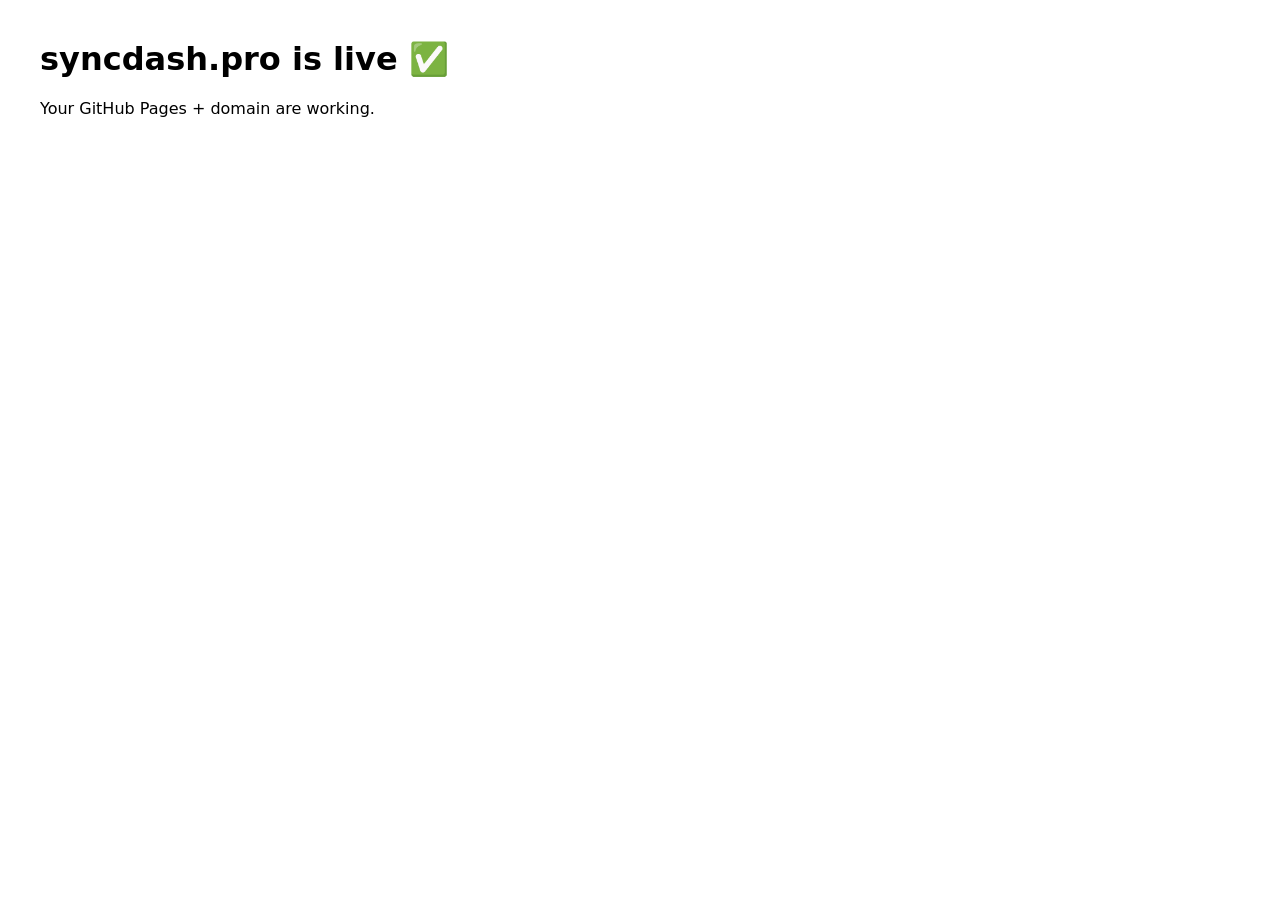
==== index.html @ 7479647c "Rename index.com to index.html" ====
<!doctype html>
<html>
  <head>
    <meta charset="utf-8" />
    <meta name="viewport" content="width=device-width, initial-scale=1" />
    <title>syncdash.pro</title>
  </head>
  <body style="font-family:system-ui;margin:40px;max-width:800px">
    <h1>syncdash.pro is live ✅</h1>
    <p>Your GitHub Pages + domain are working.</p>
  </body>
</html>
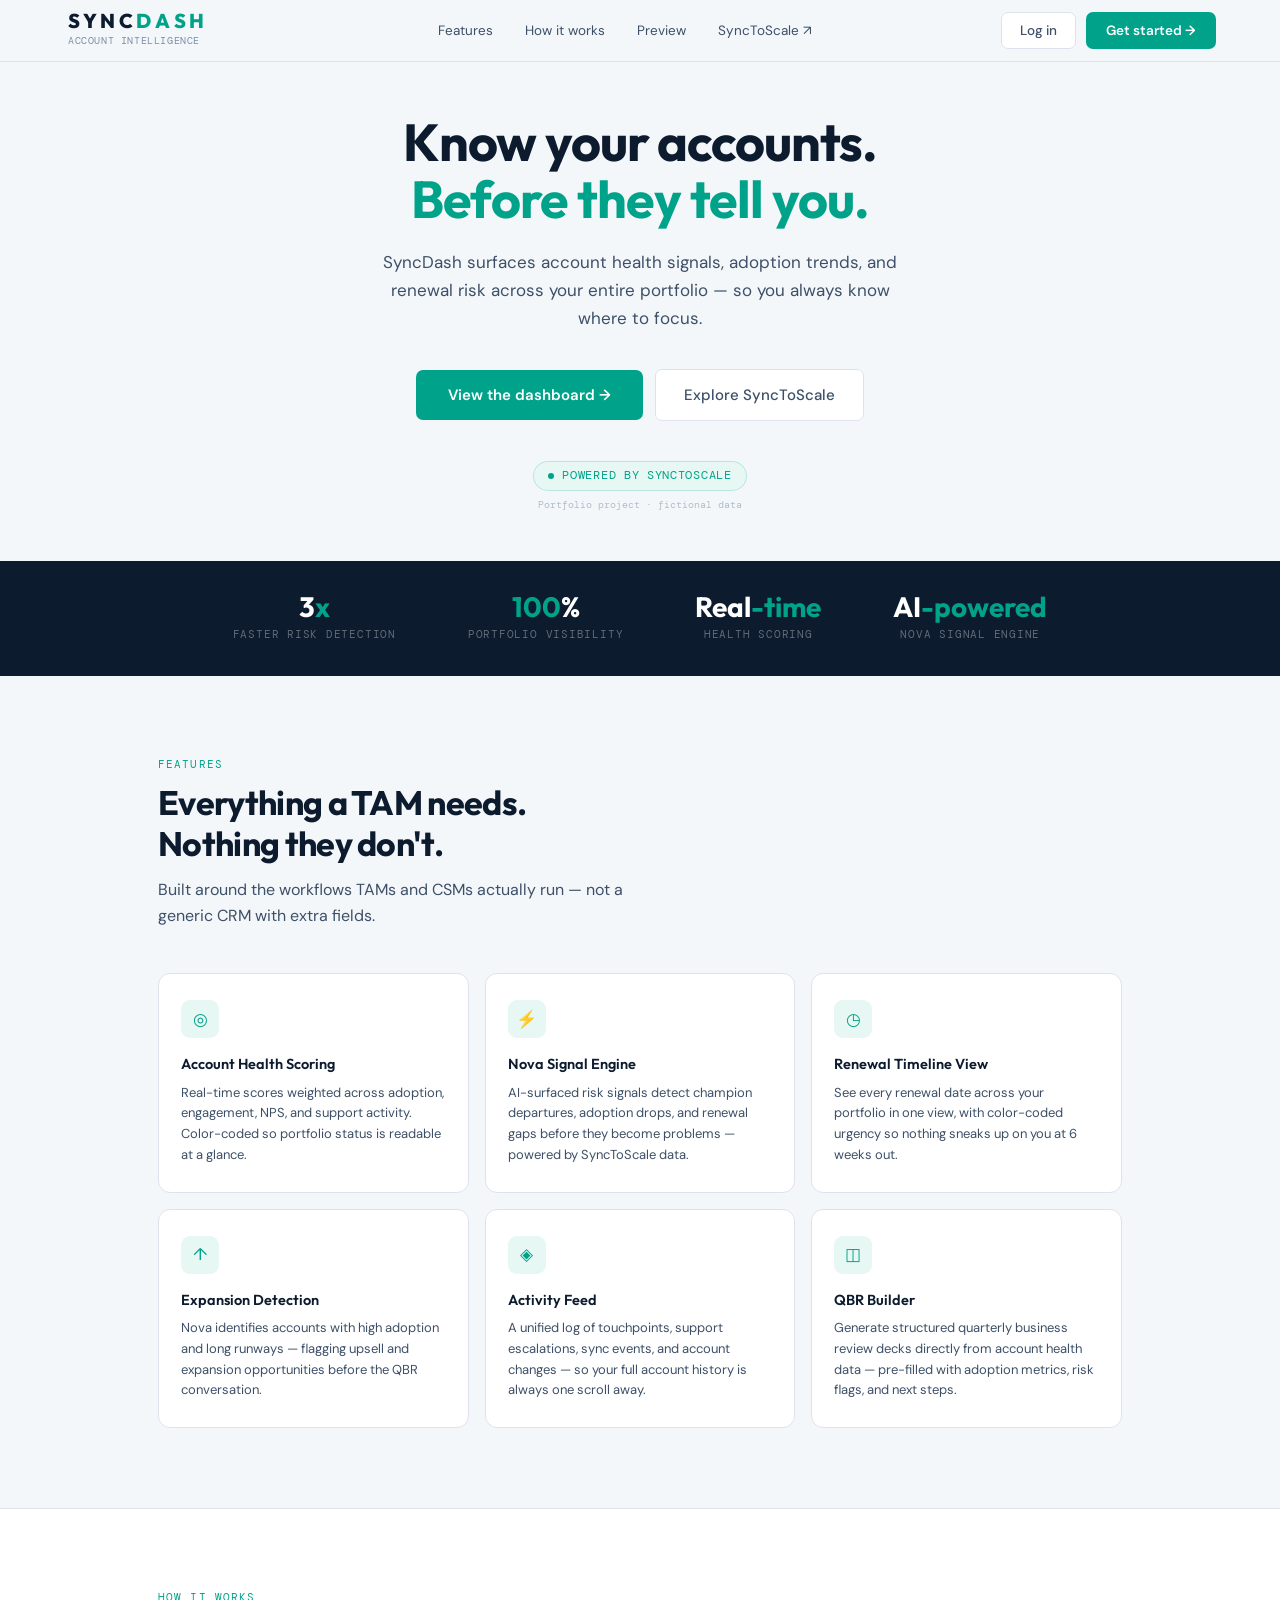
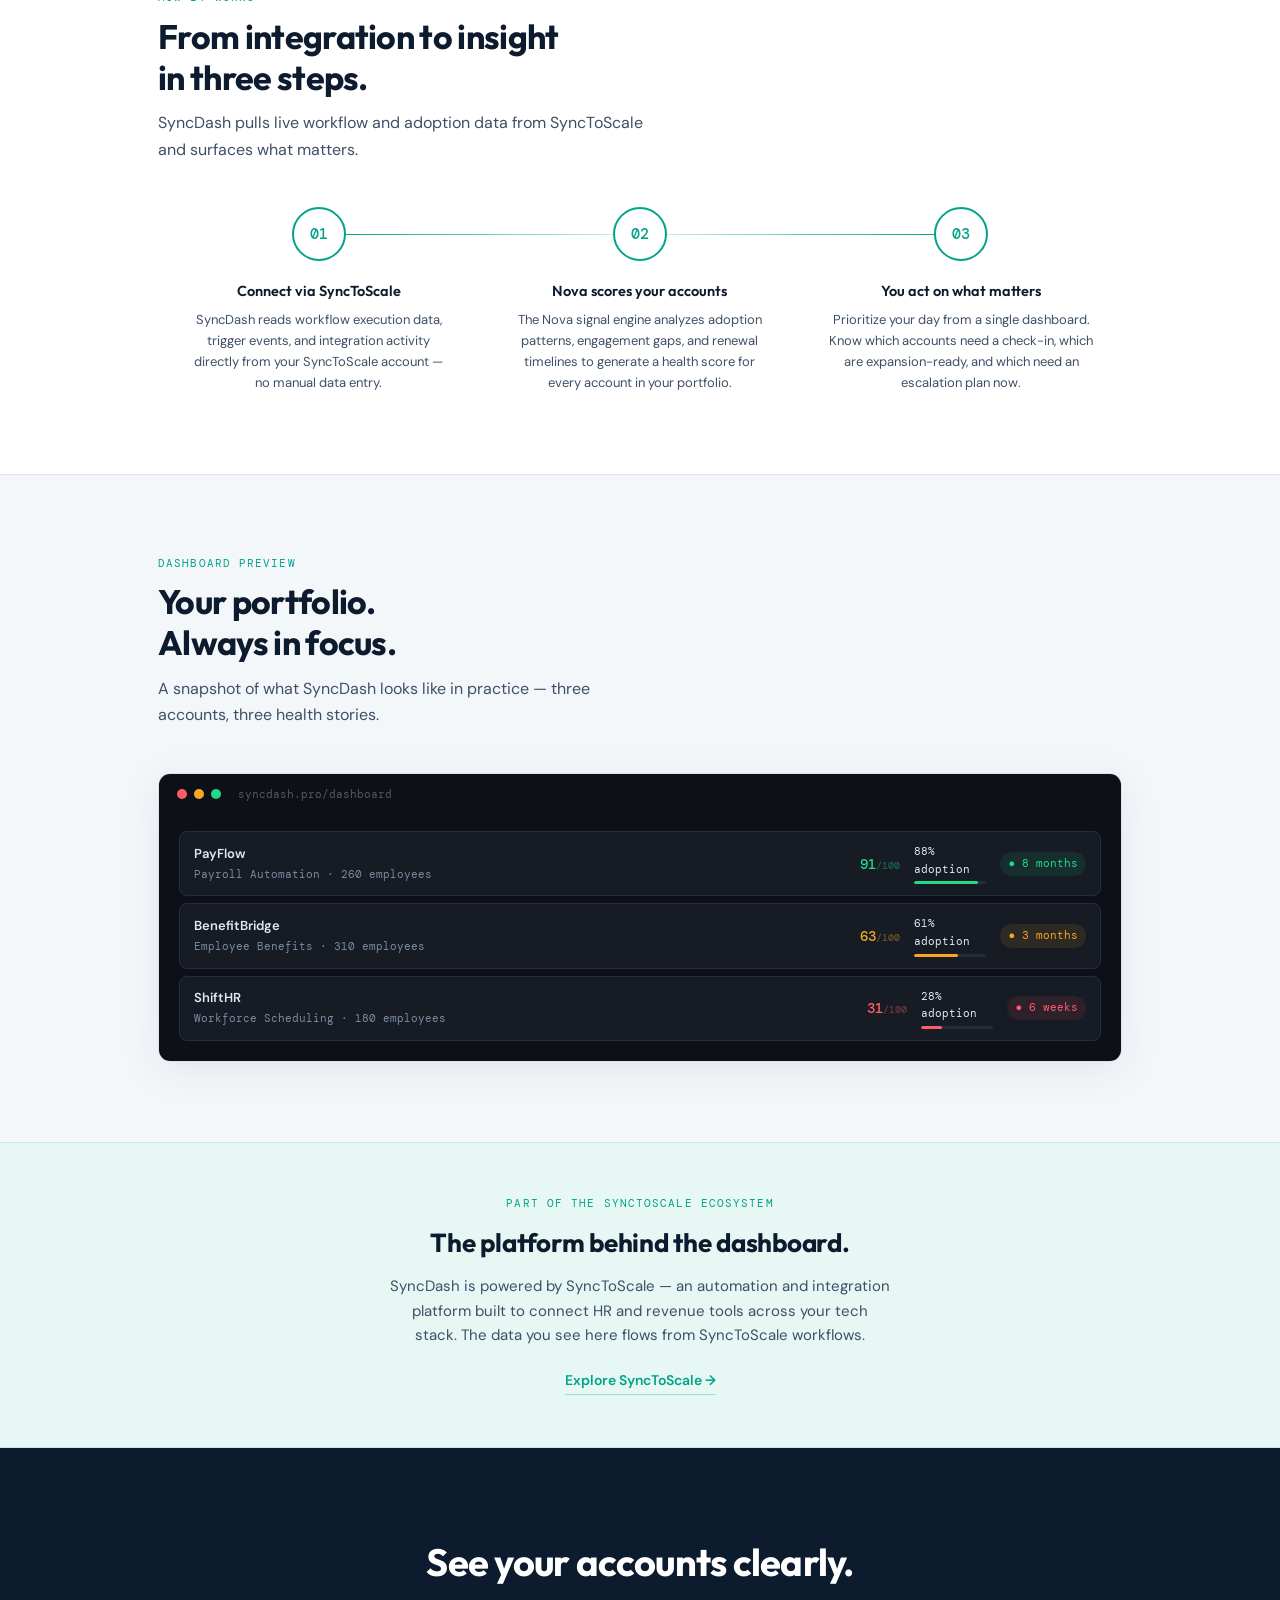
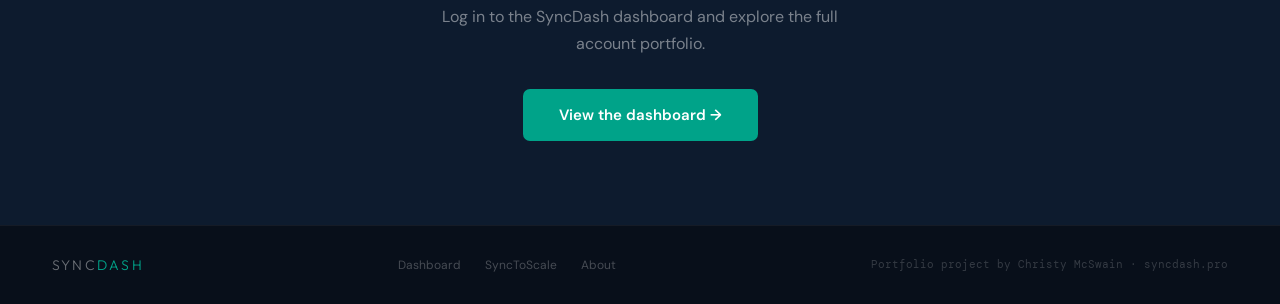
==== commit 085b4ecd: "Rename landing.html to index.html" ====
--- a/index.html
+++ b/index.html
@@ -1,12 +1,821 @@
-<!doctype html>
-<html>
-  <head>
-    <meta charset="utf-8" />
-    <meta name="viewport" content="width=device-width, initial-scale=1" />
-    <title>syncdash.pro</title>
-  </head>
-  <body style="font-family:system-ui;margin:40px;max-width:800px">
-    <h1>syncdash.pro is live ✅</h1>
-    <p>Your GitHub Pages + domain are working.</p>
-  </body>
+<!DOCTYPE html>
+<html lang="en">
+<head>
+  <meta charset="UTF-8"/>
+  <meta name="viewport" content="width=device-width, initial-scale=1.0"/>
+  <title>SyncDash — Account Intelligence for TAMs</title>
+  <link href="https://fonts.googleapis.com/css2?family=DM+Mono:wght@400;500&family=DM+Sans:wght@300;400;500;600&family=Outfit:wght@300;400;600;700;800&display=swap" rel="stylesheet"/>
+  <style>
+    *, *::before, *::after { box-sizing: border-box; margin: 0; padding: 0; }
+
+    :root {
+      --bg:          #f4f7fa;
+      --white:       #ffffff;
+      --border:      #dde3ed;
+      --dark:        #0d1b2e;
+      --mid:         #3d5068;
+      --muted:       #7a8fa8;
+      --faint:       #b0bece;
+      --teal:        #00a389;
+      --teal-light:  #e6f7f4;
+      --navy:        #0d1b2e;
+      --radius:      12px;
+      --radius-sm:   7px;
+    }
+
+    html { scroll-behavior: smooth; }
+
+    body {
+      font-family: 'DM Sans', sans-serif;
+      background: var(--bg);
+      color: var(--dark);
+      font-size: 15px;
+      line-height: 1.6;
+    }
+
+    /* ── NAV ──────────────────────────────────── */
+    nav {
+      position: sticky;
+      top: 0;
+      background: rgba(244,247,250,0.94);
+      backdrop-filter: blur(14px);
+      border-bottom: 1px solid var(--border);
+      z-index: 100;
+      padding: 0 64px 0 68px;
+      height: 62px;
+      display: flex;
+      align-items: center;
+      justify-content: space-between;
+    }
+
+    .nav-logo {
+      text-decoration: none;
+      display: flex;
+      flex-direction: column;
+      margin-right: 40px;
+      line-height: 1;
+    }
+
+    .nav-logo-wordmark {
+      font-family: 'Outfit', sans-serif;
+      font-weight: 800;
+      font-size: 20px;
+      letter-spacing: 0.18em;
+      text-transform: uppercase;
+      color: var(--teal);
+      white-space: nowrap;
+    }
+
+    .nav-logo-wordmark .sync { color: var(--dark) !important; }
+
+    .nav-logo-sub {
+      font-size: 10px;
+      font-family: 'DM Mono', monospace;
+      color: var(--muted);
+      letter-spacing: 0.06em;
+      text-transform: uppercase;
+      margin-top: 5px;
+      padding-bottom: 4px;
+      font-weight: 400;
+      white-space: nowrap;
+    }
+
+    .nav-links {
+      display: flex;
+      align-items: center;
+      gap: 32px;
+    }
+
+    .nav-links a {
+      font-size: 13.5px;
+      color: var(--mid);
+      text-decoration: none;
+      transition: color 0.15s;
+    }
+
+    .nav-links a:hover { color: var(--dark); }
+
+    .nav-right {
+      display: flex;
+      align-items: center;
+      gap: 10px;
+    }
+
+    .btn-ghost {
+      font-size: 13.5px;
+      color: var(--mid);
+      text-decoration: none;
+      font-weight: 500;
+      padding: 7px 18px;
+      border-radius: var(--radius-sm);
+      border: 1px solid var(--border);
+      background: var(--white);
+      transition: all 0.15s;
+    }
+
+    .btn-ghost:hover { border-color: var(--teal); color: var(--teal); }
+
+    .btn-primary {
+      font-size: 13.5px;
+      font-weight: 600;
+      color: #fff;
+      background: var(--teal);
+      padding: 8px 20px;
+      border-radius: var(--radius-sm);
+      text-decoration: none;
+      transition: all 0.15s;
+    }
+
+    .btn-primary:hover {
+      background: #008f78;
+      transform: translateY(-1px);
+      box-shadow: 0 4px 16px rgba(0,163,137,0.25);
+    }
+
+    /* ── HERO ─────────────────────────────────── */
+    .hero {
+      max-width: 780px;
+      margin: 0 auto;
+      padding: 52px 48px 48px;
+      text-align: center;
+    }
+
+    .hero-eyebrow {
+      display: inline-flex;
+      align-items: center;
+      gap: 8px;
+      background: var(--teal-light);
+      border: 1px solid rgba(0,163,137,0.2);
+      border-radius: 20px;
+      padding: 5px 14px;
+      font-size: 11.5px;
+      color: var(--teal);
+      font-family: 'DM Mono', monospace;
+      text-transform: uppercase;
+      letter-spacing: 0.06em;
+      margin-bottom: 28px;
+    }
+
+    .hero-eyebrow::before {
+      content: '';
+      width: 6px; height: 6px;
+      border-radius: 50%;
+      background: var(--teal);
+      animation: pulse 2s infinite;
+    }
+
+    @keyframes pulse {
+      0%, 100% { opacity: 1; transform: scale(1); }
+      50% { opacity: 0.5; transform: scale(0.8); }
+    }
+
+    .hero h1 {
+      font-family: 'Outfit', sans-serif;
+      font-weight: 700;
+      font-size: clamp(34px, 5vw, 52px);
+      color: var(--dark);
+      line-height: 1.1;
+      letter-spacing: -0.02em;
+      margin-bottom: 20px;
+    }
+
+    .hero h1 em { font-style: normal; color: var(--teal); }
+
+    .hero-sub {
+      font-size: 17px;
+      color: var(--mid);
+      max-width: 520px;
+      margin: 0 auto 36px;
+      line-height: 1.65;
+    }
+
+    .hero-actions {
+      display: flex;
+      align-items: center;
+      justify-content: center;
+      gap: 12px;
+      flex-wrap: wrap;
+      margin-bottom: 16px;
+    }
+
+    .btn-hero {
+      font-size: 15px;
+      font-weight: 600;
+      color: #fff;
+      background: var(--teal);
+      padding: 13px 32px;
+      border-radius: var(--radius-sm);
+      text-decoration: none;
+      transition: all 0.15s;
+      display: inline-flex;
+      align-items: center;
+      gap: 8px;
+    }
+
+    .btn-hero:hover {
+      background: #008f78;
+      transform: translateY(-1px);
+      box-shadow: 0 6px 24px rgba(0,163,137,0.28);
+    }
+
+    .btn-hero-outline {
+      font-size: 15px;
+      font-weight: 500;
+      color: var(--mid);
+      padding: 13px 28px;
+      border-radius: var(--radius-sm);
+      text-decoration: none;
+      border: 1px solid var(--border);
+      background: var(--white);
+      transition: all 0.15s;
+    }
+
+    .btn-hero-outline:hover { border-color: var(--teal); color: var(--teal); }
+
+    .hero-note {
+      font-size: 11.5px;
+      color: var(--faint);
+      font-family: 'DM Mono', monospace;
+      letter-spacing: 0.02em;
+    }
+
+    /* ── STATS BAR ────────────────────────────── */
+    .stats-bar {
+      background: var(--navy);
+      padding: 32px 48px;
+      display: flex;
+      justify-content: center;
+      gap: 72px;
+      flex-wrap: wrap;
+    }
+
+    .stat-item { text-align: center; }
+
+    .stat-value {
+      font-family: 'Outfit', sans-serif;
+      font-size: 28px;
+      font-weight: 700;
+      color: #fff;
+      line-height: 1;
+      margin-bottom: 5px;
+    }
+
+    .stat-value em { font-style: normal; color: var(--teal); }
+
+    .stat-label {
+      font-size: 11px;
+      color: rgba(255,255,255,0.35);
+      font-family: 'DM Mono', monospace;
+      text-transform: uppercase;
+      letter-spacing: 0.07em;
+    }
+
+    /* ── SECTIONS ─────────────────────────────── */
+    .section {
+      max-width: 1060px;
+      margin: 0 auto;
+      padding: 80px 48px;
+    }
+
+    .section-eyebrow {
+      font-size: 11px;
+      font-family: 'DM Mono', monospace;
+      text-transform: uppercase;
+      letter-spacing: 0.1em;
+      color: var(--teal);
+      margin-bottom: 10px;
+    }
+
+    .section-heading {
+      font-family: 'Outfit', sans-serif;
+      font-size: clamp(24px, 3vw, 34px);
+      font-weight: 700;
+      color: var(--dark);
+      line-height: 1.2;
+      letter-spacing: -0.02em;
+      margin-bottom: 12px;
+    }
+
+    .section-sub {
+      font-size: 16px;
+      color: var(--mid);
+      max-width: 500px;
+      line-height: 1.65;
+      margin-bottom: 44px;
+    }
+
+    /* ── FEATURES ─────────────────────────────── */
+    .feature-grid {
+      display: grid;
+      grid-template-columns: repeat(3, 1fr);
+      gap: 16px;
+    }
+
+    .feature-card {
+      background: var(--white);
+      border: 1px solid var(--border);
+      border-radius: var(--radius);
+      padding: 26px 22px;
+      transition: all 0.2s;
+    }
+
+    .feature-card:hover {
+      border-color: rgba(0,163,137,0.3);
+      box-shadow: 0 4px 24px rgba(0,163,137,0.07);
+      transform: translateY(-2px);
+    }
+
+    .feature-icon {
+      width: 38px; height: 38px;
+      border-radius: 9px;
+      background: var(--teal-light);
+      display: flex; align-items: center; justify-content: center;
+      font-size: 17px;
+      margin-bottom: 14px;
+      color: var(--teal);
+    }
+
+    .feature-title {
+      font-family: 'Outfit', sans-serif;
+      font-size: 14.5px;
+      font-weight: 600;
+      color: var(--dark);
+      margin-bottom: 7px;
+    }
+
+    .feature-desc {
+      font-size: 13px;
+      color: var(--mid);
+      line-height: 1.6;
+    }
+
+    /* ── HOW IT WORKS ─────────────────────────── */
+    .how-section {
+      background: var(--white);
+      border-top: 1px solid var(--border);
+      border-bottom: 1px solid var(--border);
+    }
+
+    .how-grid {
+      display: grid;
+      grid-template-columns: repeat(3, 1fr);
+      position: relative;
+    }
+
+    .how-grid::before {
+      content: '';
+      position: absolute;
+      top: 27px;
+      left: calc(16.66% + 20px);
+      right: calc(16.66% + 20px);
+      height: 1px;
+      background: linear-gradient(90deg, var(--teal), rgba(0,163,137,0.15), var(--teal));
+    }
+
+    .how-step { padding: 0 28px; text-align: center; }
+
+    .how-number {
+      width: 54px; height: 54px;
+      border-radius: 50%;
+      background: var(--white);
+      border: 2px solid var(--teal);
+      display: flex; align-items: center; justify-content: center;
+      font-family: 'DM Mono', monospace;
+      font-size: 15px;
+      font-weight: 500;
+      color: var(--teal);
+      margin: 0 auto 18px;
+      position: relative;
+      z-index: 1;
+    }
+
+    .how-title {
+      font-family: 'Outfit', sans-serif;
+      font-size: 14.5px;
+      font-weight: 600;
+      color: var(--dark);
+      margin-bottom: 8px;
+    }
+
+    .how-desc { font-size: 13px; color: var(--mid); line-height: 1.6; }
+
+    /* ── PREVIEW ──────────────────────────────── */
+    .preview-wrap {
+      background: var(--white);
+      border: 1px solid var(--border);
+      border-radius: var(--radius);
+      overflow: hidden;
+      box-shadow: 0 8px 40px rgba(13,27,46,0.08);
+    }
+
+    .preview-titlebar {
+      background: #0d1117;
+      padding: 12px 18px;
+      display: flex;
+      align-items: center;
+      gap: 7px;
+    }
+
+    .mac-dot { width: 10px; height: 10px; border-radius: 50%; }
+    .mac-dot.r { background: #ff5c6a; }
+    .mac-dot.y { background: #f5a623; }
+    .mac-dot.g { background: #22d98a; }
+
+    .preview-url {
+      margin-left: 10px;
+      font-size: 11px;
+      color: rgba(255,255,255,0.3);
+      font-family: 'DM Mono', monospace;
+    }
+
+    .preview-body { background: #0d1117; padding: 16px 20px 20px; }
+
+    .preview-row {
+      display: flex;
+      align-items: center;
+      gap: 14px;
+      padding: 11px 14px;
+      border-radius: 8px;
+      margin-bottom: 7px;
+      border: 1px solid #242d3d;
+      background: #161b24;
+      cursor: pointer;
+      transition: background 0.15s;
+    }
+
+    .preview-row:last-child { margin-bottom: 0; }
+    .preview-row:hover { background: #1c2333; }
+
+    .preview-co { flex: 1; }
+    .preview-co-name { font-size: 13px; font-weight: 600; color: #e2e8f0; }
+    .preview-co-ind { font-size: 10.5px; color: #7a8ba3; font-family: 'DM Mono', monospace; margin-top: 2px; }
+
+    .preview-score { font-family: 'DM Mono', monospace; font-size: 14px; font-weight: 500; min-width: 56px; text-align: right; }
+    .preview-score.g { color: #22d98a; }
+    .preview-score.a { color: #f5a623; }
+    .preview-score.r { color: #ff5c6a; }
+
+    .preview-adoption { width: 72px; }
+    .preview-adoption-pct { font-size: 11px; font-family: 'DM Mono', monospace; color: #e2e8f0; margin-bottom: 3px; }
+    .preview-adoption-bar { height: 3px; background: #242d3d; border-radius: 2px; overflow: hidden; }
+    .preview-adoption-fill { height: 100%; border-radius: 2px; }
+    .preview-adoption-fill.g { background: #22d98a; }
+    .preview-adoption-fill.a { background: #f5a623; }
+    .preview-adoption-fill.r { background: #ff5c6a; }
+
+    .preview-renewal { font-size: 11px; font-family: 'DM Mono', monospace; padding: 3px 8px; border-radius: 20px; }
+    .preview-renewal.g { background: rgba(34,217,138,0.1); color: #22d98a; }
+    .preview-renewal.a { background: rgba(245,166,35,0.1); color: #f5a623; }
+    .preview-renewal.r { background: rgba(255,92,106,0.1); color: #ff5c6a; }
+
+    /* ── SYNC BAND ────────────────────────────── */
+    .sync-band {
+      background: var(--teal-light);
+      border-top: 1px solid rgba(0,163,137,0.15);
+      border-bottom: 1px solid rgba(0,163,137,0.15);
+      padding: 52px 48px;
+      text-align: center;
+    }
+
+    .sync-band-eyebrow {
+      font-size: 11px;
+      font-family: 'DM Mono', monospace;
+      text-transform: uppercase;
+      letter-spacing: 0.1em;
+      color: var(--teal);
+      margin-bottom: 10px;
+    }
+
+    .sync-band h2 {
+      font-family: 'Outfit', sans-serif;
+      font-size: 26px;
+      font-weight: 700;
+      color: var(--dark);
+      margin-bottom: 10px;
+      letter-spacing: -0.01em;
+    }
+
+    .sync-band p {
+      font-size: 15px;
+      color: var(--mid);
+      max-width: 500px;
+      margin: 0 auto 20px;
+      line-height: 1.65;
+    }
+
+    .sync-link {
+      display: inline-flex;
+      align-items: center;
+      gap: 6px;
+      font-size: 14px;
+      font-weight: 600;
+      color: var(--teal);
+      text-decoration: none;
+      border-bottom: 1px solid rgba(0,163,137,0.3);
+      padding-bottom: 2px;
+      transition: border-color 0.15s;
+    }
+
+    .sync-link:hover { border-color: var(--teal); }
+
+    /* ── CTA ──────────────────────────────────── */
+    .cta-block {
+      background: var(--navy);
+      padding: 84px 48px;
+      text-align: center;
+    }
+
+    .cta-block h2 {
+      font-family: 'Outfit', sans-serif;
+      font-size: clamp(26px, 3vw, 38px);
+      font-weight: 700;
+      color: #fff;
+      letter-spacing: -0.02em;
+      margin-bottom: 12px;
+    }
+
+    .cta-block p {
+      font-size: 16px;
+      color: rgba(255,255,255,0.45);
+      max-width: 440px;
+      margin: 0 auto 32px;
+      line-height: 1.65;
+    }
+
+    .btn-cta {
+      font-size: 15px;
+      font-weight: 600;
+      color: #fff;
+      background: var(--teal);
+      padding: 14px 36px;
+      border-radius: var(--radius-sm);
+      text-decoration: none;
+      transition: all 0.15s;
+      display: inline-flex;
+      align-items: center;
+      gap: 8px;
+    }
+
+    .btn-cta:hover {
+      background: #00c9a7;
+      transform: translateY(-1px);
+      box-shadow: 0 6px 28px rgba(0,163,137,0.35);
+    }
+
+    .cta-note {
+      margin-top: 16px;
+      font-size: 11.5px;
+      color: rgba(255,255,255,0.2);
+      font-family: 'DM Mono', monospace;
+      letter-spacing: 0.02em;
+    }
+
+    /* ── FOOTER ───────────────────────────────── */
+    footer {
+      background: #080f1a;
+      padding: 28px 52px;
+      display: flex;
+      align-items: center;
+      justify-content: space-between;
+      flex-wrap: wrap;
+      gap: 12px;
+      border-top: 1px solid rgba(255,255,255,0.05);
+    }
+
+    .footer-logo {
+      font-family: 'Outfit', sans-serif;
+      font-weight: 300;
+      font-size: 14px;
+      letter-spacing: 0.16em;
+      text-transform: uppercase;
+      color: rgba(255,255,255,0.4);
+      text-decoration: none;
+    }
+
+    .footer-logo span { color: var(--teal); }
+
+    .footer-links { display: flex; gap: 24px; }
+
+    .footer-links a {
+      font-size: 12px;
+      color: rgba(255,255,255,0.25);
+      text-decoration: none;
+      transition: color 0.15s;
+    }
+
+    .footer-links a:hover { color: rgba(255,255,255,0.5); }
+
+    .footer-note {
+      font-size: 11px;
+      color: rgba(255,255,255,0.18);
+      font-family: 'DM Mono', monospace;
+    }
+
+    /* ── ANIMATIONS ───────────────────────────── */
+    @keyframes fadeUp {
+      from { opacity: 0; transform: translateY(16px); }
+      to   { opacity: 1; transform: translateY(0); }
+    }
+
+    .hero-eyebrow { animation: fadeUp 0.5s 0.1s ease both; }
+    .hero h1      { animation: fadeUp 0.5s 0.2s ease both; }
+    .hero-sub     { animation: fadeUp 0.5s 0.3s ease both; }
+    .hero-actions { animation: fadeUp 0.5s 0.4s ease both; }
+    .hero-note    { animation: fadeUp 0.5s 0.5s ease both; }
+  </style>
+</head>
+<body>
+
+<!-- NAV -->
+<nav>
+  <a class="nav-logo" href="#"><span class="nav-logo-wordmark"><span class="sync">Sync</span>Dash</span><span class="nav-logo-sub">Account Intelligence</span></a>
+  <div class="nav-links">
+    <a href="#features">Features</a>
+    <a href="#how">How it works</a>
+    <a href="#preview">Preview</a>
+    <a href="https://synctoscale.me" target="_blank">SyncToScale ↗</a>
+  </div>
+  <div class="nav-right">
+    <a class="btn-ghost" href="login.html">Log in</a>
+    <a class="btn-primary" href="login.html">Get started →</a>
+  </div>
+</nav>
+
+<!-- HERO -->
+<section class="hero">
+  <h1>Know your accounts.<br><em>Before they tell you.</em></h1>
+  <p class="hero-sub">SyncDash surfaces account health signals, adoption trends, and renewal risk across your entire portfolio — so you always know where to focus.</p>
+  <div class="hero-actions">
+    <a class="btn-hero" href="login.html">View the dashboard →</a>
+    <a class="btn-hero-outline" href="https://synctoscale.me" target="_blank">Explore SyncToScale</a>
+  </div>
+  <div class="hero-eyebrow" style="margin-top:24px;margin-bottom:0;">Powered by SyncToScale</div>
+  <div style="font-size:10px;color:var(--faint);font-family:'DM Mono',monospace;margin-top:6px;">Portfolio project · fictional data</div>
+</section>
+
+<!-- STATS -->
+<div class="stats-bar">
+  <div class="stat-item">
+    <div class="stat-value">3<em>x</em></div>
+    <div class="stat-label">Faster risk detection</div>
+  </div>
+  <div class="stat-item">
+    <div class="stat-value"><em>100</em>%</div>
+    <div class="stat-label">Portfolio visibility</div>
+  </div>
+  <div class="stat-item">
+    <div class="stat-value">Real<em>-time</em></div>
+    <div class="stat-label">Health scoring</div>
+  </div>
+  <div class="stat-item">
+    <div class="stat-value">AI<em>-powered</em></div>
+    <div class="stat-label">Nova signal engine</div>
+  </div>
+</div>
+
+<!-- FEATURES -->
+<section class="section" id="features">
+  <div class="section-eyebrow">Features</div>
+  <h2 class="section-heading">Everything a TAM needs.<br>Nothing they don't.</h2>
+  <p class="section-sub">Built around the workflows TAMs and CSMs actually run — not a generic CRM with extra fields.</p>
+  <div class="feature-grid">
+    <div class="feature-card">
+      <div class="feature-icon">◎</div>
+      <div class="feature-title">Account Health Scoring</div>
+      <div class="feature-desc">Real-time scores weighted across adoption, engagement, NPS, and support activity. Color-coded so portfolio status is readable at a glance.</div>
+    </div>
+    <div class="feature-card">
+      <div class="feature-icon">⚡</div>
+      <div class="feature-title">Nova Signal Engine</div>
+      <div class="feature-desc">AI-surfaced risk signals detect champion departures, adoption drops, and renewal gaps before they become problems — powered by SyncToScale data.</div>
+    </div>
+    <div class="feature-card">
+      <div class="feature-icon">◷</div>
+      <div class="feature-title">Renewal Timeline View</div>
+      <div class="feature-desc">See every renewal date across your portfolio in one view, with color-coded urgency so nothing sneaks up on you at 6 weeks out.</div>
+    </div>
+    <div class="feature-card">
+      <div class="feature-icon">↑</div>
+      <div class="feature-title">Expansion Detection</div>
+      <div class="feature-desc">Nova identifies accounts with high adoption and long runways — flagging upsell and expansion opportunities before the QBR conversation.</div>
+    </div>
+    <div class="feature-card">
+      <div class="feature-icon">◈</div>
+      <div class="feature-title">Activity Feed</div>
+      <div class="feature-desc">A unified log of touchpoints, support escalations, sync events, and account changes — so your full account history is always one scroll away.</div>
+    </div>
+    <div class="feature-card">
+      <div class="feature-icon">◫</div>
+      <div class="feature-title">QBR Builder</div>
+      <div class="feature-desc">Generate structured quarterly business review decks directly from account health data — pre-filled with adoption metrics, risk flags, and next steps.</div>
+    </div>
+  </div>
+</section>
+
+<!-- HOW IT WORKS -->
+<div class="how-section" id="how">
+  <section class="section">
+    <div class="section-eyebrow">How it works</div>
+    <h2 class="section-heading">From integration to insight<br>in three steps.</h2>
+    <p class="section-sub">SyncDash pulls live workflow and adoption data from SyncToScale and surfaces what matters.</p>
+    <div class="how-grid">
+      <div class="how-step">
+        <div class="how-number">01</div>
+        <div class="how-title">Connect via SyncToScale</div>
+        <div class="how-desc">SyncDash reads workflow execution data, trigger events, and integration activity directly from your SyncToScale account — no manual data entry.</div>
+      </div>
+      <div class="how-step">
+        <div class="how-number">02</div>
+        <div class="how-title">Nova scores your accounts</div>
+        <div class="how-desc">The Nova signal engine analyzes adoption patterns, engagement gaps, and renewal timelines to generate a health score for every account in your portfolio.</div>
+      </div>
+      <div class="how-step">
+        <div class="how-number">03</div>
+        <div class="how-title">You act on what matters</div>
+        <div class="how-desc">Prioritize your day from a single dashboard. Know which accounts need a check-in, which are expansion-ready, and which need an escalation plan now.</div>
+      </div>
+    </div>
+  </section>
+</div>
+
+<!-- PREVIEW -->
+<section class="section" id="preview">
+  <div class="section-eyebrow">Dashboard preview</div>
+  <h2 class="section-heading">Your portfolio.<br>Always in focus.</h2>
+  <p class="section-sub">A snapshot of what SyncDash looks like in practice — three accounts, three health stories.</p>
+  <div class="preview-wrap">
+    <div class="preview-titlebar">
+      <div class="mac-dot r"></div>
+      <div class="mac-dot y"></div>
+      <div class="mac-dot g"></div>
+      <div class="preview-url">syncdash.pro/dashboard</div>
+    </div>
+    <div class="preview-body">
+      <div class="preview-row">
+        <div class="preview-co">
+          <div class="preview-co-name">PayFlow</div>
+          <div class="preview-co-ind">Payroll Automation · 260 employees</div>
+        </div>
+        <div class="preview-score g">91<span style="font-size:10px;opacity:0.4">/100</span></div>
+        <div class="preview-adoption">
+          <div class="preview-adoption-pct">88% adoption</div>
+          <div class="preview-adoption-bar"><div class="preview-adoption-fill g" style="width:88%"></div></div>
+        </div>
+        <div class="preview-renewal g">● 8 months</div>
+      </div>
+      <div class="preview-row">
+        <div class="preview-co">
+          <div class="preview-co-name">BenefitBridge</div>
+          <div class="preview-co-ind">Employee Benefits · 310 employees</div>
+        </div>
+        <div class="preview-score a">63<span style="font-size:10px;opacity:0.4">/100</span></div>
+        <div class="preview-adoption">
+          <div class="preview-adoption-pct">61% adoption</div>
+          <div class="preview-adoption-bar"><div class="preview-adoption-fill a" style="width:61%"></div></div>
+        </div>
+        <div class="preview-renewal a">● 3 months</div>
+      </div>
+      <div class="preview-row">
+        <div class="preview-co">
+          <div class="preview-co-name">ShiftHR</div>
+          <div class="preview-co-ind">Workforce Scheduling · 180 employees</div>
+        </div>
+        <div class="preview-score r">31<span style="font-size:10px;opacity:0.4">/100</span></div>
+        <div class="preview-adoption">
+          <div class="preview-adoption-pct">28% adoption</div>
+          <div class="preview-adoption-bar"><div class="preview-adoption-fill r" style="width:28%"></div></div>
+        </div>
+        <div class="preview-renewal r">● 6 weeks</div>
+      </div>
+    </div>
+  </div>
+</section>
+
+<!-- SYNC BAND -->
+<div class="sync-band">
+  <div class="sync-band-eyebrow">Part of the SyncToScale ecosystem</div>
+  <h2>The platform behind the dashboard.</h2>
+  <p>SyncDash is powered by SyncToScale — an automation and integration platform built to connect HR and revenue tools across your tech stack. The data you see here flows from SyncToScale workflows.</p>
+  <a class="sync-link" href="https://synctoscale.me" target="_blank">Explore SyncToScale →</a>
+</div>
+
+<!-- CTA -->
+<div class="cta-block">
+  <h2>See your accounts clearly.</h2>
+  <p>Log in to the SyncDash dashboard and explore the full account portfolio.</p>
+  <a class="btn-cta" href="login.html">View the dashboard →</a>
+</div>
+
+<!-- FOOTER -->
+<footer>
+  <a class="footer-logo" href="#">Sync<span>Dash</span></a>
+  <div class="footer-links">
+    <a href="login.html">Dashboard</a>
+    <a href="https://synctoscale.me" target="_blank">SyncToScale</a>
+    <a href="https://synctoscale.me/about.html" target="_blank">About</a>
+  </div>
+  <div class="footer-note">Portfolio project by Christy McSwain · syncdash.pro</div>
+</footer>
+
+</body>
 </html>
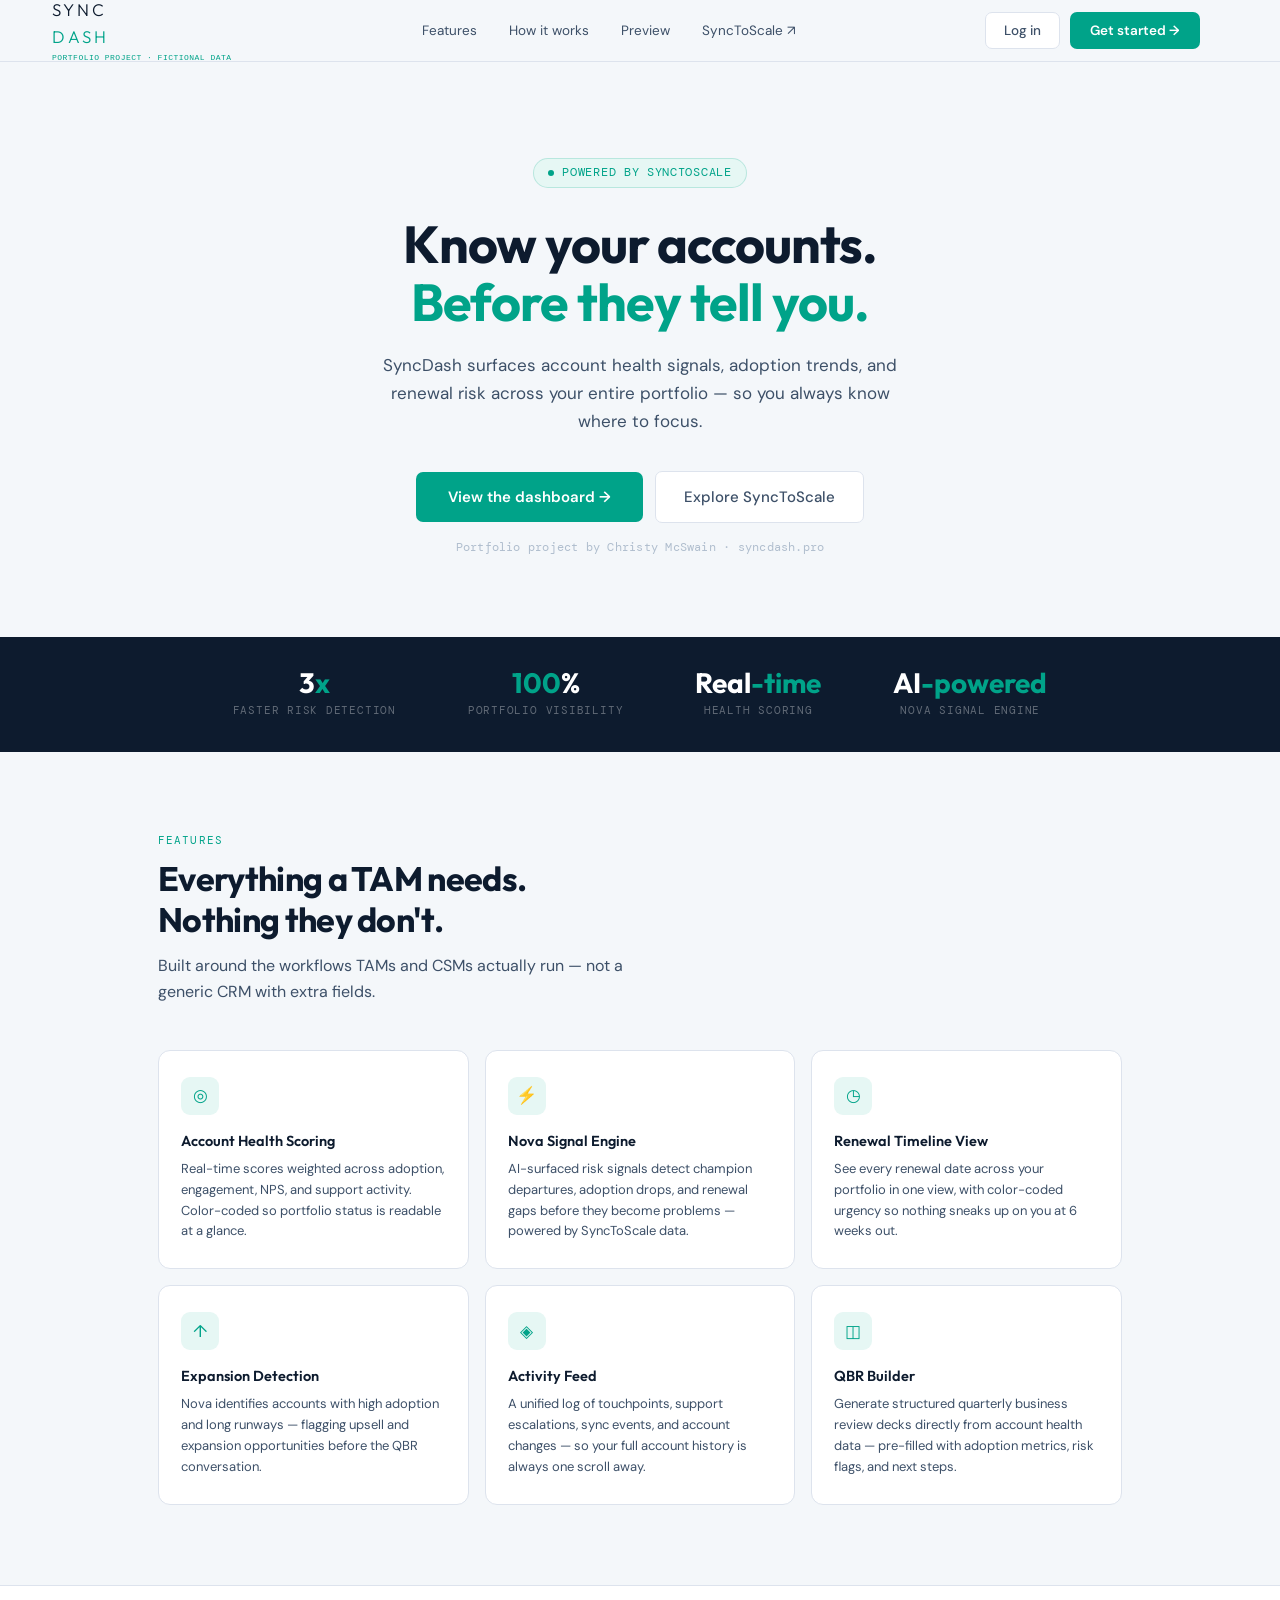
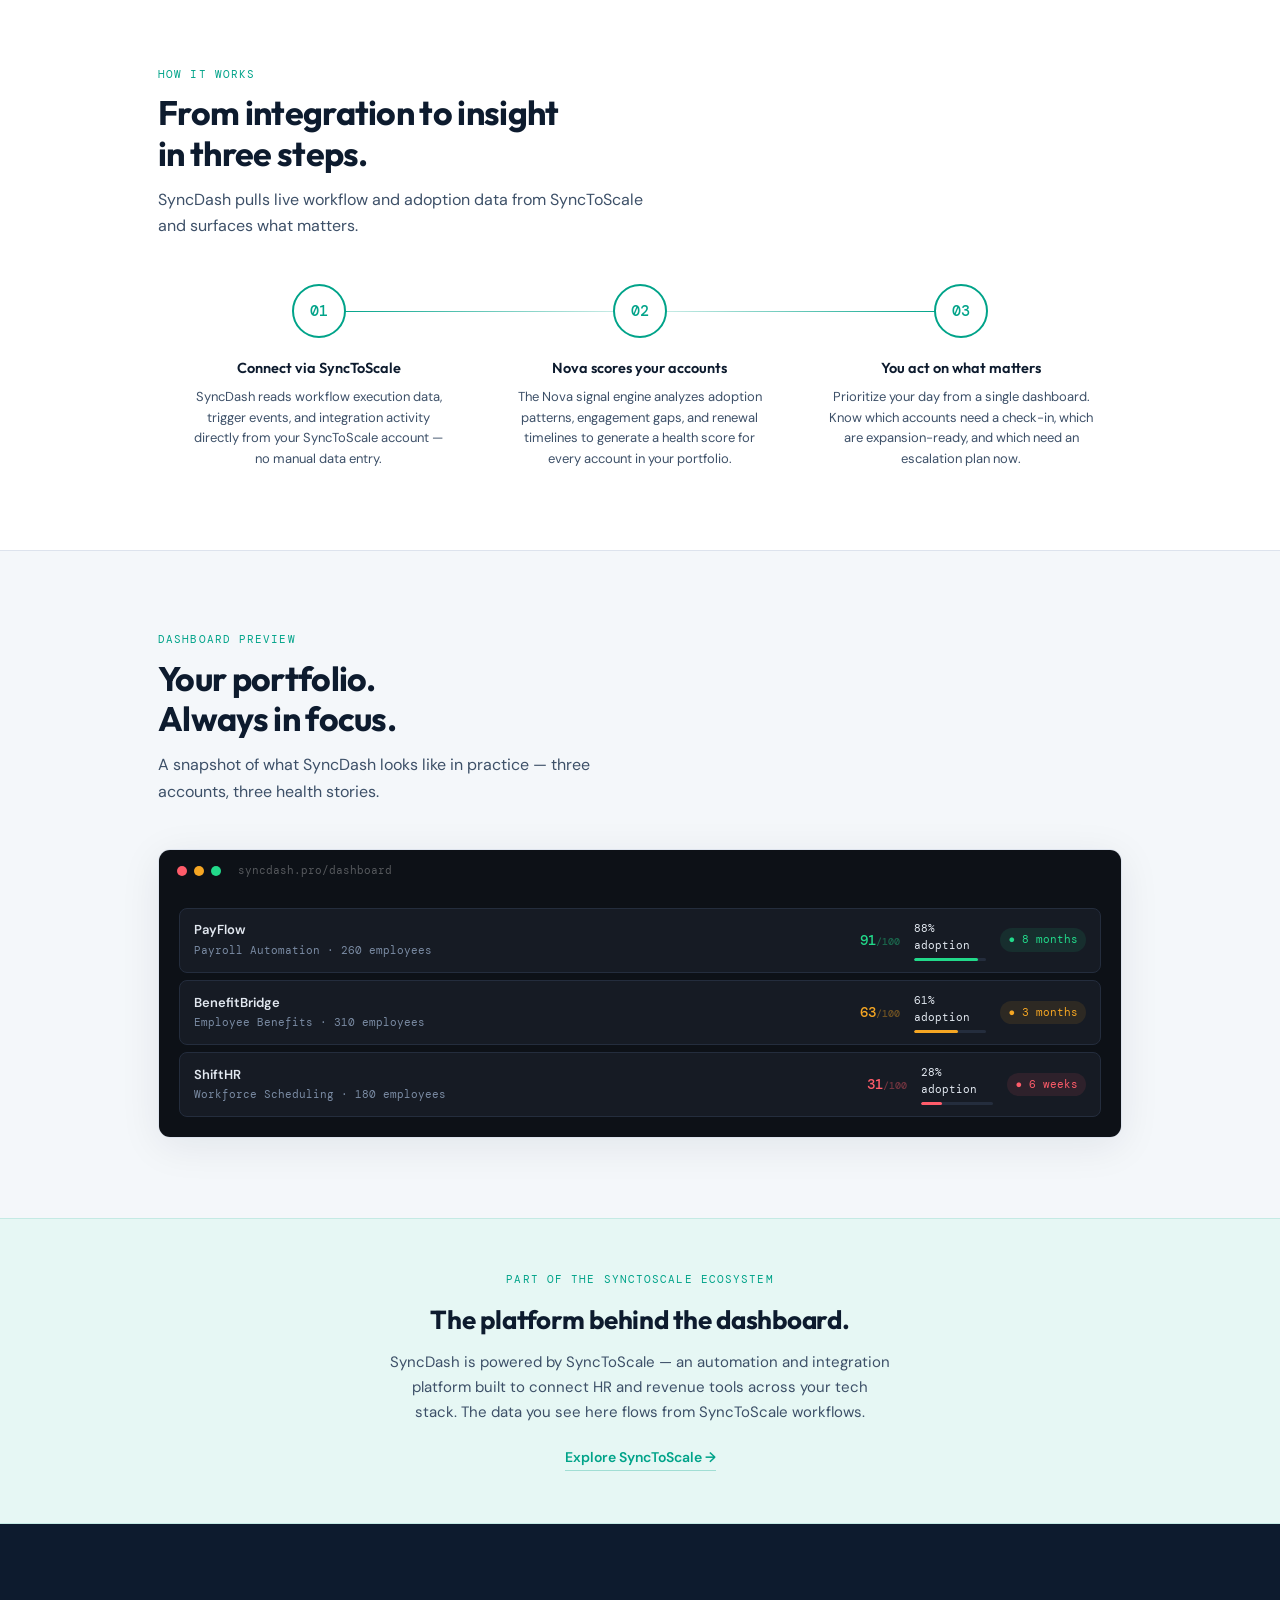
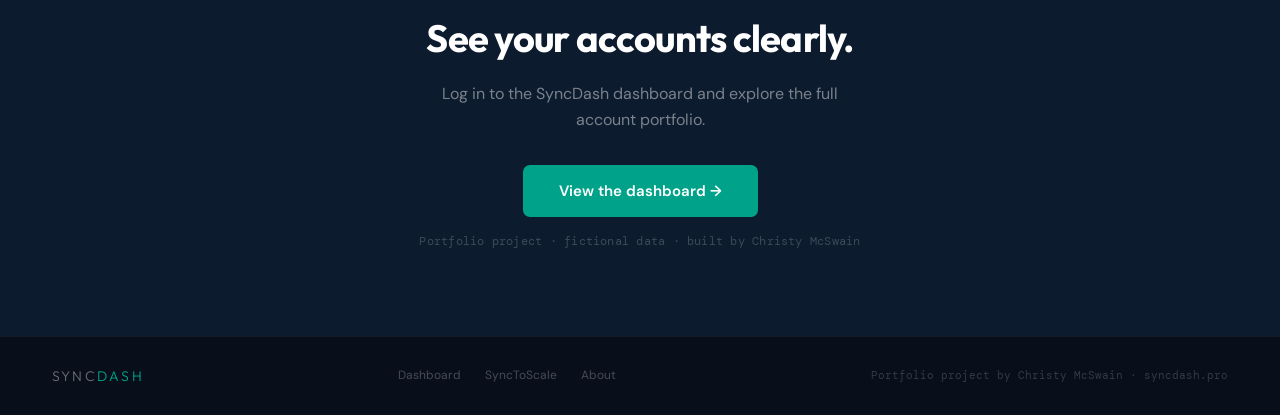
==== commit ba6fd009: "Update index.html" ====
--- a/index.html
+++ b/index.html
@@ -9,18 +9,18 @@
     *, *::before, *::after { box-sizing: border-box; margin: 0; padding: 0; }
 
     :root {
-      --bg:          #f4f7fa;
-      --white:       #ffffff;
-      --border:      #dde3ed;
-      --dark:        #0d1b2e;
-      --mid:         #3d5068;
-      --muted:       #7a8fa8;
-      --faint:       #b0bece;
-      --teal:        #00a389;
-      --teal-light:  #e6f7f4;
-      --navy:        #0d1b2e;
-      --radius:      12px;
-      --radius-sm:   7px;
+      --bg:         #f4f7fa;
+      --white:      #ffffff;
+      --border:     #dde3ed;
+      --dark:       #0d1b2e;
+      --mid:        #3d5068;
+      --muted:      #7a8fa8;
+      --faint:      #b0bece;
+      --teal:       #00a389;
+      --teal-light: #e6f7f4;
+      --navy:       #0d1b2e;
+      --radius:     12px;
+      --radius-sm:  7px;
     }
 
     html { scroll-behavior: smooth; }
@@ -41,7 +41,7 @@
       backdrop-filter: blur(14px);
       border-bottom: 1px solid var(--border);
       z-index: 100;
-      padding: 0 64px 0 68px;
+      padding: 0 80px 0 52px;
       height: 62px;
       display: flex;
       align-items: center;
@@ -49,35 +49,26 @@
     }
 
     .nav-logo {
+      font-family: 'Outfit', sans-serif;
+      font-weight: 300;
+      font-size: 17px;
+      letter-spacing: 0.18em;
+      text-transform: uppercase;
+      color: var(--dark);
       text-decoration: none;
       display: flex;
       flex-direction: column;
-      margin-right: 40px;
-      line-height: 1;
-    }
-
-    .nav-logo-wordmark {
-      font-family: 'Outfit', sans-serif;
-      font-weight: 800;
-      font-size: 20px;
-      letter-spacing: 0.18em;
-      text-transform: uppercase;
-      color: var(--teal);
-      white-space: nowrap;
-    }
-
-    .nav-logo-wordmark .sync { color: var(--dark) !important; }
+    }
+
+    .nav-logo span { color: var(--teal); }
 
     .nav-logo-sub {
-      font-size: 10px;
-      font-family: 'DM Mono', monospace;
-      color: var(--muted);
+      font-size: 8px;
+      font-family: 'DM Mono', monospace;
+      color: var(--faint);
       letter-spacing: 0.06em;
       text-transform: uppercase;
-      margin-top: 5px;
-      padding-bottom: 4px;
-      font-weight: 400;
-      white-space: nowrap;
+      margin-top: 2px;
     }
 
     .nav-links {
@@ -136,7 +127,7 @@
     .hero {
       max-width: 780px;
       margin: 0 auto;
-      padding: 52px 48px 48px;
+      padding: 96px 48px 80px;
       text-align: center;
     }
 
@@ -270,7 +261,7 @@
       letter-spacing: 0.07em;
     }
 
-    /* ── SECTIONS ─────────────────────────────── */
+    /* ── SECTION SHARED ───────────────────────── */
     .section {
       max-width: 1060px;
       margin: 0 auto;
@@ -343,11 +334,7 @@
       margin-bottom: 7px;
     }
 
-    .feature-desc {
-      font-size: 13px;
-      color: var(--mid);
-      line-height: 1.6;
-    }
+    .feature-desc { font-size: 13px; color: var(--mid); line-height: 1.6; }
 
     /* ── HOW IT WORKS ─────────────────────────── */
     .how-section {
@@ -401,7 +388,6 @@
 
     /* ── PREVIEW ──────────────────────────────── */
     .preview-wrap {
-      background: var(--white);
       border: 1px solid var(--border);
       border-radius: var(--radius);
       overflow: hidden;
@@ -447,7 +433,7 @@
     .preview-row:hover { background: #1c2333; }
 
     .preview-co { flex: 1; }
-    .preview-co-name { font-size: 13px; font-weight: 600; color: #e2e8f0; }
+    .preview-co-name { font-size: 13px; font-weight: 600; color: #e2e8f0; font-family: 'DM Sans', sans-serif; }
     .preview-co-ind { font-size: 10.5px; color: #7a8ba3; font-family: 'DM Mono', monospace; margin-top: 2px; }
 
     .preview-score { font-family: 'DM Mono', monospace; font-size: 14px; font-weight: 500; min-width: 56px; text-align: right; }
@@ -463,7 +449,7 @@
     .preview-adoption-fill.a { background: #f5a623; }
     .preview-adoption-fill.r { background: #ff5c6a; }
 
-    .preview-renewal { font-size: 11px; font-family: 'DM Mono', monospace; padding: 3px 8px; border-radius: 20px; }
+    .preview-renewal { font-size: 11px; font-family: 'DM Mono', monospace; padding: 3px 8px; border-radius: 20px; white-space: nowrap; }
     .preview-renewal.g { background: rgba(34,217,138,0.1); color: #22d98a; }
     .preview-renewal.a { background: rgba(245,166,35,0.1); color: #f5a623; }
     .preview-renewal.r { background: rgba(255,92,106,0.1); color: #ff5c6a; }
@@ -628,7 +614,10 @@
 
 <!-- NAV -->
 <nav>
-  <a class="nav-logo" href="#"><span class="nav-logo-wordmark"><span class="sync">Sync</span>Dash</span><span class="nav-logo-sub">Account Intelligence</span></a>
+  <a class="nav-logo" href="#">
+    Sync<span>Dash</span>
+    <span class="nav-logo-sub">Portfolio project · fictional data</span>
+  </a>
   <div class="nav-links">
     <a href="#features">Features</a>
     <a href="#how">How it works</a>
@@ -643,14 +632,14 @@
 
 <!-- HERO -->
 <section class="hero">
+  <div class="hero-eyebrow">Powered by SyncToScale</div>
   <h1>Know your accounts.<br><em>Before they tell you.</em></h1>
   <p class="hero-sub">SyncDash surfaces account health signals, adoption trends, and renewal risk across your entire portfolio — so you always know where to focus.</p>
   <div class="hero-actions">
     <a class="btn-hero" href="login.html">View the dashboard →</a>
     <a class="btn-hero-outline" href="https://synctoscale.me" target="_blank">Explore SyncToScale</a>
   </div>
-  <div class="hero-eyebrow" style="margin-top:24px;margin-bottom:0;">Powered by SyncToScale</div>
-  <div style="font-size:10px;color:var(--faint);font-family:'DM Mono',monospace;margin-top:6px;">Portfolio project · fictional data</div>
+  <div class="hero-note">Portfolio project by Christy McSwain · syncdash.pro</div>
 </section>
 
 <!-- STATS -->
@@ -804,6 +793,7 @@
   <h2>See your accounts clearly.</h2>
   <p>Log in to the SyncDash dashboard and explore the full account portfolio.</p>
   <a class="btn-cta" href="login.html">View the dashboard →</a>
+  <div class="cta-note">Portfolio project · fictional data · built by Christy McSwain</div>
 </div>
 
 <!-- FOOTER -->
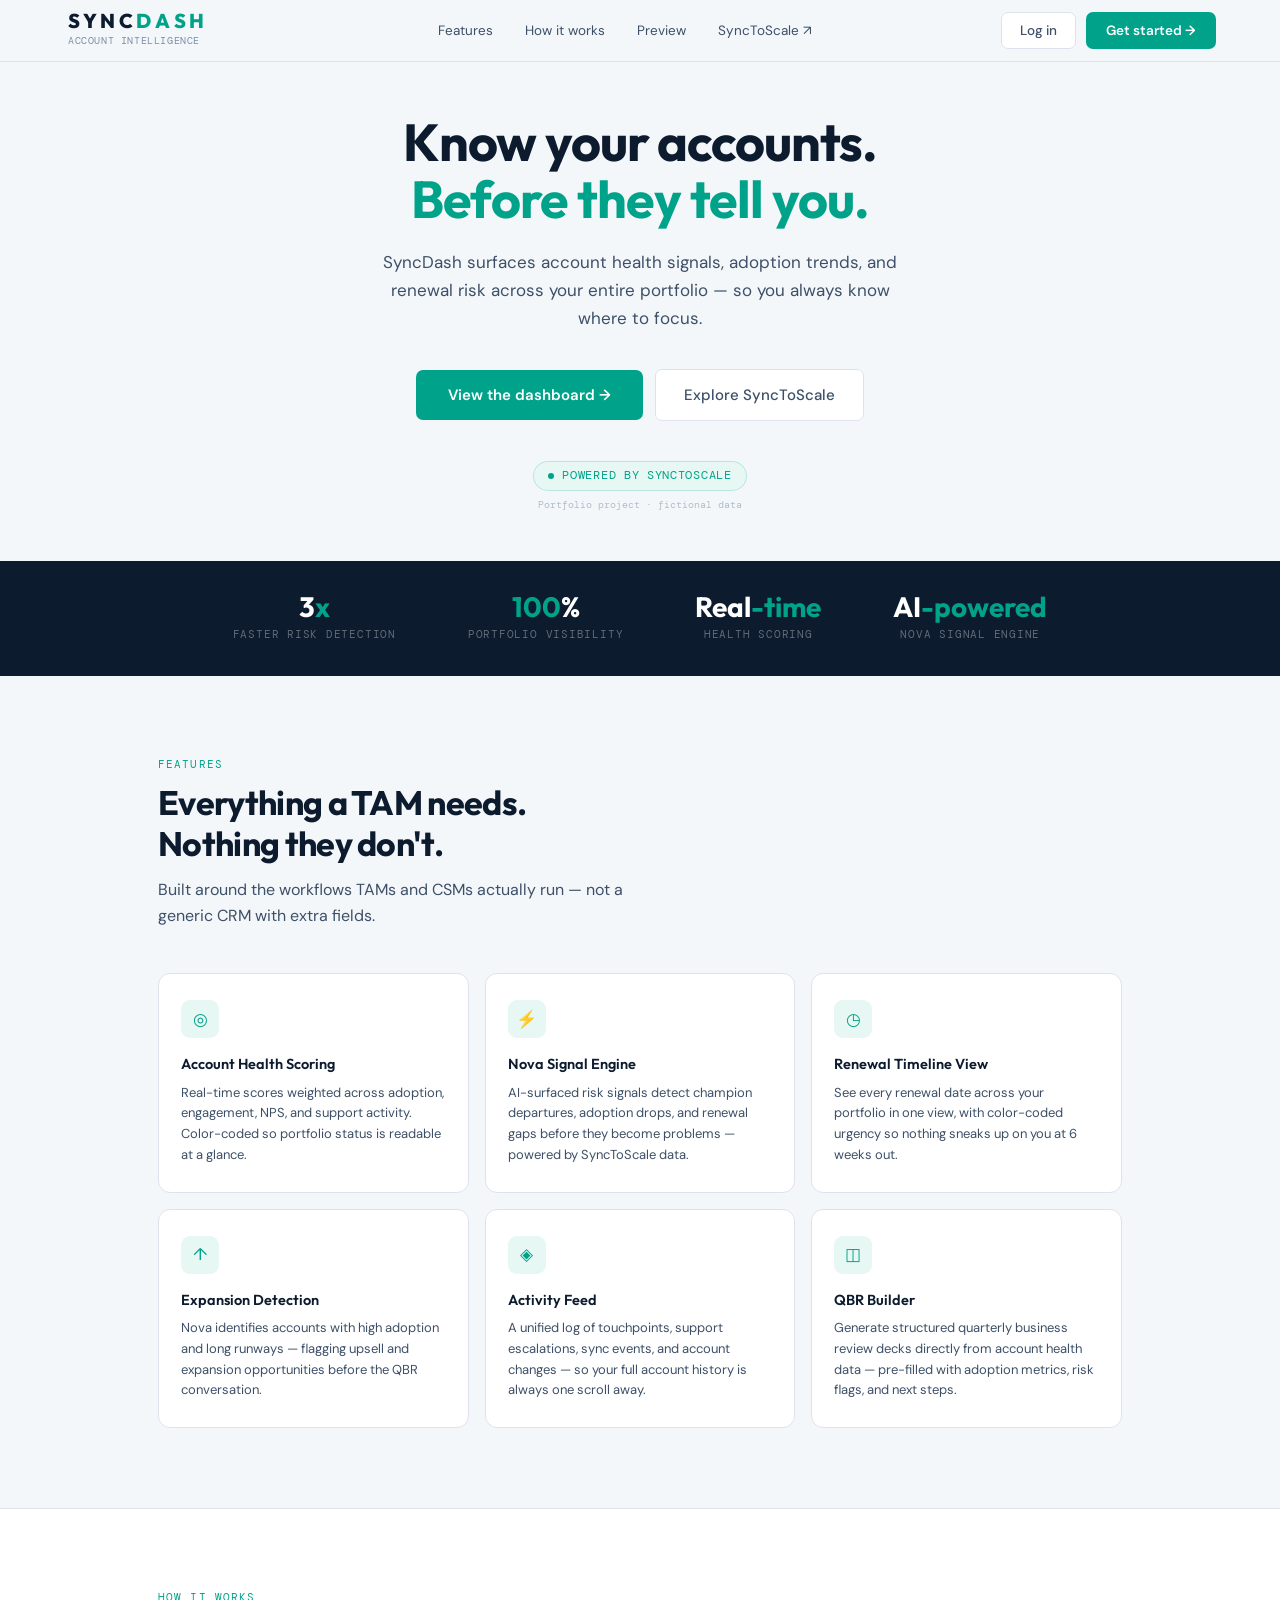
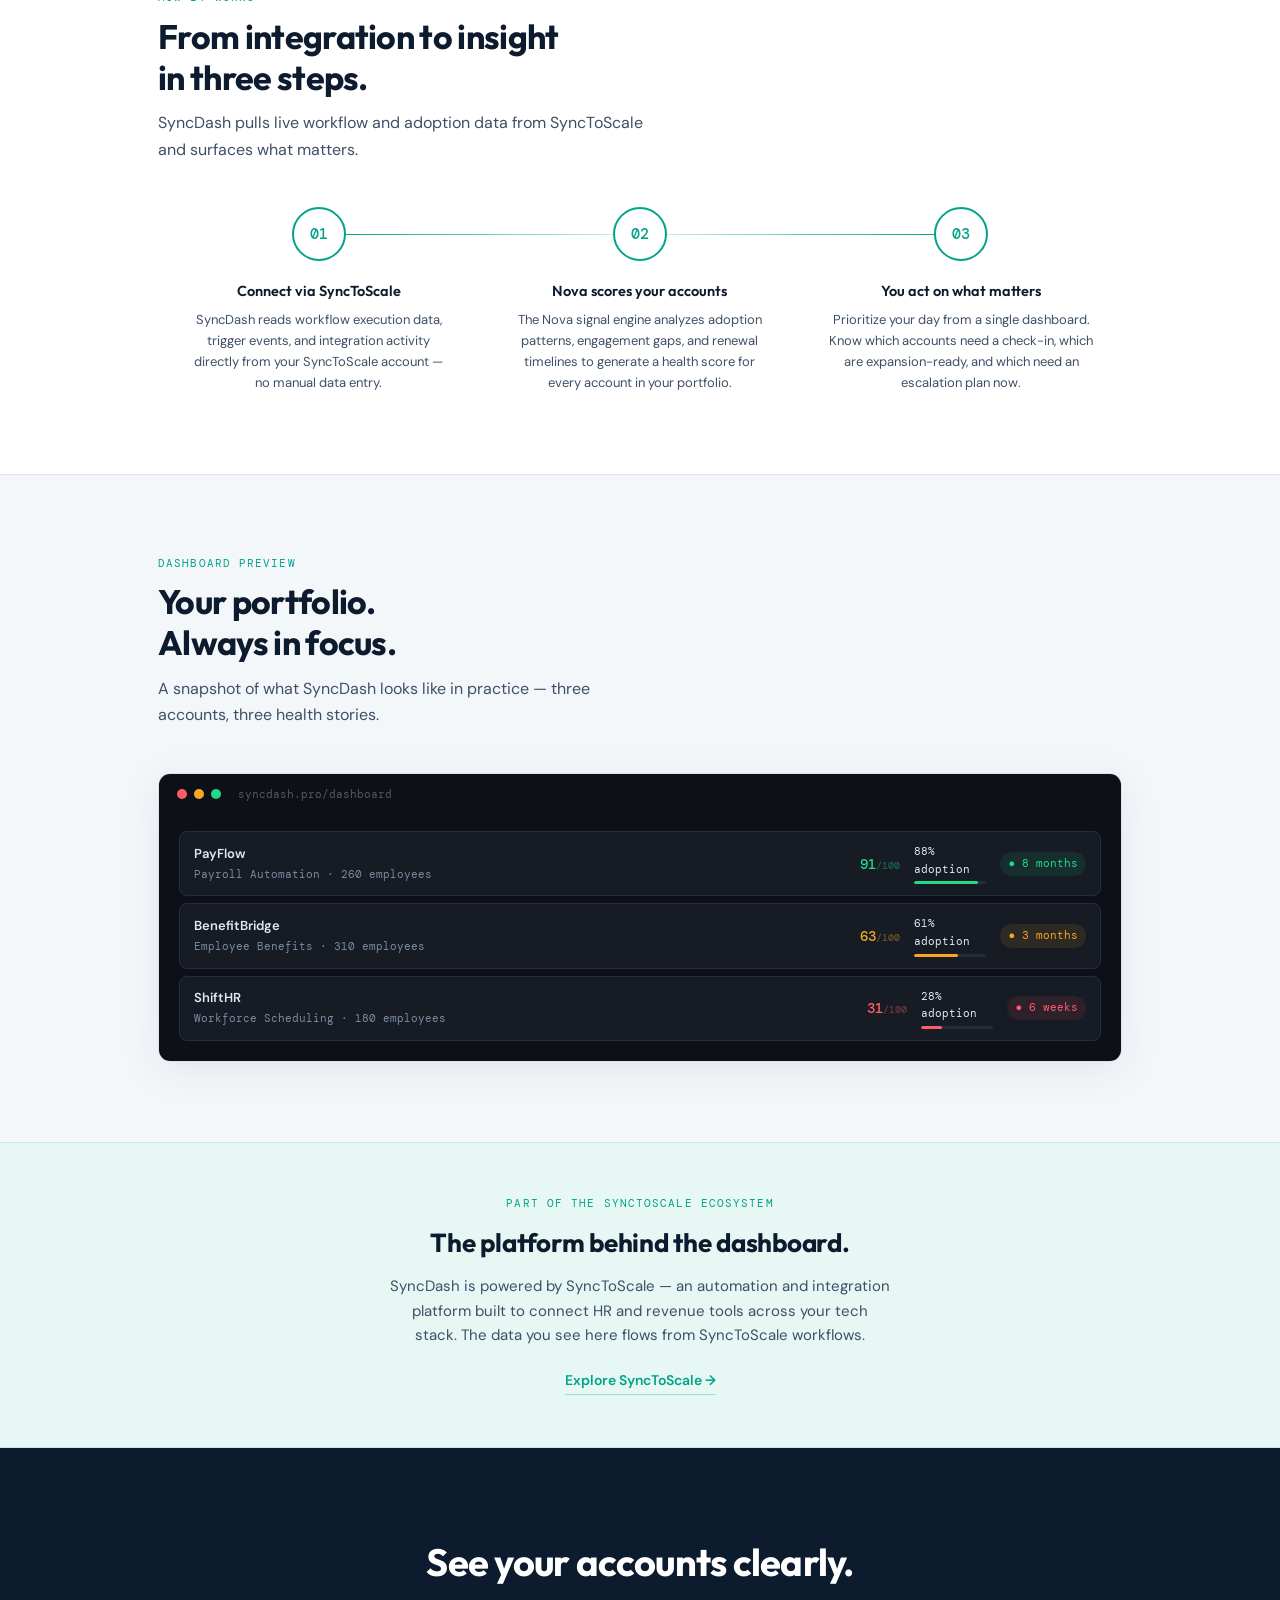
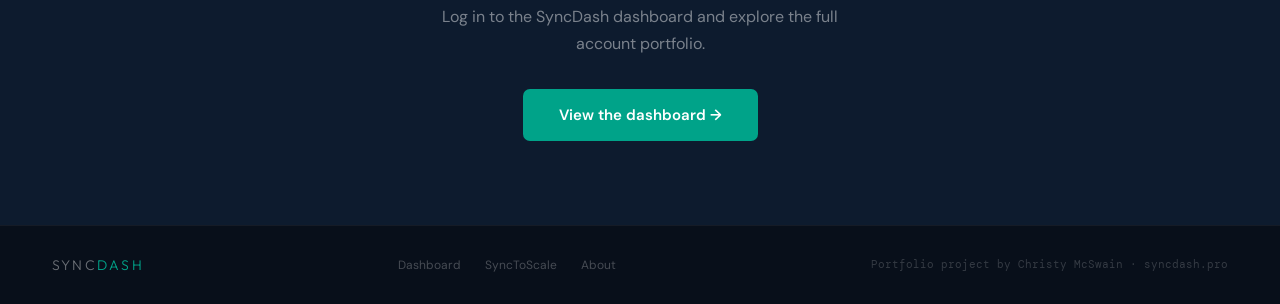
==== commit c66255a0: "Update index.html" ====
--- a/index.html
+++ b/index.html
@@ -9,18 +9,18 @@
     *, *::before, *::after { box-sizing: border-box; margin: 0; padding: 0; }
 
     :root {
-      --bg:         #f4f7fa;
-      --white:      #ffffff;
-      --border:     #dde3ed;
-      --dark:       #0d1b2e;
-      --mid:        #3d5068;
-      --muted:      #7a8fa8;
-      --faint:      #b0bece;
-      --teal:       #00a389;
-      --teal-light: #e6f7f4;
-      --navy:       #0d1b2e;
-      --radius:     12px;
-      --radius-sm:  7px;
+      --bg:          #f4f7fa;
+      --white:       #ffffff;
+      --border:      #dde3ed;
+      --dark:        #0d1b2e;
+      --mid:         #3d5068;
+      --muted:       #7a8fa8;
+      --faint:       #b0bece;
+      --teal:        #00a389;
+      --teal-light:  #e6f7f4;
+      --navy:        #0d1b2e;
+      --radius:      12px;
+      --radius-sm:   7px;
     }
 
     html { scroll-behavior: smooth; }
@@ -41,7 +41,7 @@
       backdrop-filter: blur(14px);
       border-bottom: 1px solid var(--border);
       z-index: 100;
-      padding: 0 80px 0 52px;
+      padding: 0 64px 0 68px;
       height: 62px;
       display: flex;
       align-items: center;
@@ -49,26 +49,35 @@
     }
 
     .nav-logo {
-      font-family: 'Outfit', sans-serif;
-      font-weight: 300;
-      font-size: 17px;
-      letter-spacing: 0.18em;
-      text-transform: uppercase;
-      color: var(--dark);
       text-decoration: none;
       display: flex;
       flex-direction: column;
-    }
-
-    .nav-logo span { color: var(--teal); }
+      margin-right: 40px;
+      line-height: 1;
+    }
+
+    .nav-logo-wordmark {
+      font-family: 'Outfit', sans-serif;
+      font-weight: 800;
+      font-size: 20px;
+      letter-spacing: 0.18em;
+      text-transform: uppercase;
+      color: var(--teal);
+      white-space: nowrap;
+    }
+
+    .nav-logo-wordmark .sync { color: var(--dark) !important; }
 
     .nav-logo-sub {
-      font-size: 8px;
+      font-size: 10px;
       font-family: 'DM Mono', monospace;
-      color: var(--faint);
+      color: var(--muted);
       letter-spacing: 0.06em;
       text-transform: uppercase;
-      margin-top: 2px;
+      margin-top: 5px;
+      padding-bottom: 4px;
+      font-weight: 400;
+      white-space: nowrap;
     }
 
     .nav-links {
@@ -127,7 +136,7 @@
     .hero {
       max-width: 780px;
       margin: 0 auto;
-      padding: 96px 48px 80px;
+      padding: 52px 48px 48px;
       text-align: center;
     }
 
@@ -261,7 +270,7 @@
       letter-spacing: 0.07em;
     }
 
-    /* ── SECTION SHARED ───────────────────────── */
+    /* ── SECTIONS ─────────────────────────────── */
     .section {
       max-width: 1060px;
       margin: 0 auto;
@@ -334,7 +343,11 @@
       margin-bottom: 7px;
     }
 
-    .feature-desc { font-size: 13px; color: var(--mid); line-height: 1.6; }
+    .feature-desc {
+      font-size: 13px;
+      color: var(--mid);
+      line-height: 1.6;
+    }
 
     /* ── HOW IT WORKS ─────────────────────────── */
     .how-section {
@@ -388,6 +401,7 @@
 
     /* ── PREVIEW ──────────────────────────────── */
     .preview-wrap {
+      background: var(--white);
       border: 1px solid var(--border);
       border-radius: var(--radius);
       overflow: hidden;
@@ -433,7 +447,7 @@
     .preview-row:hover { background: #1c2333; }
 
     .preview-co { flex: 1; }
-    .preview-co-name { font-size: 13px; font-weight: 600; color: #e2e8f0; font-family: 'DM Sans', sans-serif; }
+    .preview-co-name { font-size: 13px; font-weight: 600; color: #e2e8f0; }
     .preview-co-ind { font-size: 10.5px; color: #7a8ba3; font-family: 'DM Mono', monospace; margin-top: 2px; }
 
     .preview-score { font-family: 'DM Mono', monospace; font-size: 14px; font-weight: 500; min-width: 56px; text-align: right; }
@@ -449,7 +463,7 @@
     .preview-adoption-fill.a { background: #f5a623; }
     .preview-adoption-fill.r { background: #ff5c6a; }
 
-    .preview-renewal { font-size: 11px; font-family: 'DM Mono', monospace; padding: 3px 8px; border-radius: 20px; white-space: nowrap; }
+    .preview-renewal { font-size: 11px; font-family: 'DM Mono', monospace; padding: 3px 8px; border-radius: 20px; }
     .preview-renewal.g { background: rgba(34,217,138,0.1); color: #22d98a; }
     .preview-renewal.a { background: rgba(245,166,35,0.1); color: #f5a623; }
     .preview-renewal.r { background: rgba(255,92,106,0.1); color: #ff5c6a; }
@@ -608,16 +622,96 @@
     .hero-sub     { animation: fadeUp 0.5s 0.3s ease both; }
     .hero-actions { animation: fadeUp 0.5s 0.4s ease both; }
     .hero-note    { animation: fadeUp 0.5s 0.5s ease both; }
+
+    /* ── RESPONSIVE ───────────────────────────── */
+    @media (max-width: 768px) {
+      nav {
+        padding: 0 20px;
+        height: auto;
+        flex-wrap: wrap;
+        padding-top: 14px;
+        padding-bottom: 14px;
+        gap: 10px;
+      }
+
+      .nav-links { display: none; }
+
+      .nav-right { gap: 8px; }
+
+      .btn-ghost { padding: 6px 12px; font-size: 12.5px; }
+      .btn-primary { padding: 6px 14px; font-size: 12.5px; }
+
+      .hero {
+        padding: 40px 24px 36px;
+      }
+
+      .hero h1 { font-size: 30px; }
+      .hero-sub { font-size: 15px; }
+
+      .hero-actions {
+        flex-direction: column;
+        align-items: stretch;
+      }
+
+      .btn-hero, .btn-hero-outline {
+        text-align: center;
+        justify-content: center;
+      }
+
+      .stats-bar {
+        padding: 24px 20px;
+        gap: 28px;
+        grid-template-columns: repeat(2, 1fr);
+        display: grid;
+      }
+
+      .section {
+        padding: 48px 24px;
+      }
+
+      .feature-grid {
+        grid-template-columns: 1fr;
+        gap: 12px;
+      }
+
+      .how-grid {
+        grid-template-columns: 1fr;
+        gap: 32px;
+      }
+
+      .how-grid::before { display: none; }
+
+      .how-step { padding: 0; text-align: left; display: flex; gap: 16px; align-items: flex-start; }
+      .how-number { margin: 0; flex-shrink: 0; width: 40px; height: 40px; font-size: 13px; }
+
+      .preview-row {
+        flex-wrap: wrap;
+        gap: 8px;
+      }
+
+      .preview-adoption { display: none; }
+      .preview-url { display: none; }
+
+      .sync-band { padding: 40px 24px; }
+
+      .cta-block { padding: 56px 24px; }
+
+      footer {
+        padding: 24px 20px;
+        flex-direction: column;
+        align-items: flex-start;
+        gap: 16px;
+      }
+
+      .footer-links { flex-wrap: wrap; gap: 16px; }
+    }
   </style>
 </head>
 <body>
 
 <!-- NAV -->
 <nav>
-  <a class="nav-logo" href="#">
-    Sync<span>Dash</span>
-    <span class="nav-logo-sub">Portfolio project · fictional data</span>
-  </a>
+  <a class="nav-logo" href="https://www.syncdash.pro"><span class="nav-logo-wordmark"><span class="sync">Sync</span>Dash</span><span class="nav-logo-sub">Account Intelligence</span></a>
   <div class="nav-links">
     <a href="#features">Features</a>
     <a href="#how">How it works</a>
@@ -632,14 +726,14 @@
 
 <!-- HERO -->
 <section class="hero">
-  <div class="hero-eyebrow">Powered by SyncToScale</div>
   <h1>Know your accounts.<br><em>Before they tell you.</em></h1>
   <p class="hero-sub">SyncDash surfaces account health signals, adoption trends, and renewal risk across your entire portfolio — so you always know where to focus.</p>
   <div class="hero-actions">
     <a class="btn-hero" href="login.html">View the dashboard →</a>
     <a class="btn-hero-outline" href="https://synctoscale.me" target="_blank">Explore SyncToScale</a>
   </div>
-  <div class="hero-note">Portfolio project by Christy McSwain · syncdash.pro</div>
+  <div class="hero-eyebrow" style="margin-top:24px;margin-bottom:0;">Powered by SyncToScale</div>
+  <div style="font-size:10px;color:var(--faint);font-family:'DM Mono',monospace;margin-top:6px;">Portfolio project · fictional data</div>
 </section>
 
 <!-- STATS -->
@@ -793,12 +887,11 @@
   <h2>See your accounts clearly.</h2>
   <p>Log in to the SyncDash dashboard and explore the full account portfolio.</p>
   <a class="btn-cta" href="login.html">View the dashboard →</a>
-  <div class="cta-note">Portfolio project · fictional data · built by Christy McSwain</div>
 </div>
 
 <!-- FOOTER -->
 <footer>
-  <a class="footer-logo" href="#">Sync<span>Dash</span></a>
+  <a class="footer-logo" href="https://www.syncdash.pro">Sync<span>Dash</span></a>
   <div class="footer-links">
     <a href="login.html">Dashboard</a>
     <a href="https://synctoscale.me" target="_blank">SyncToScale</a>
